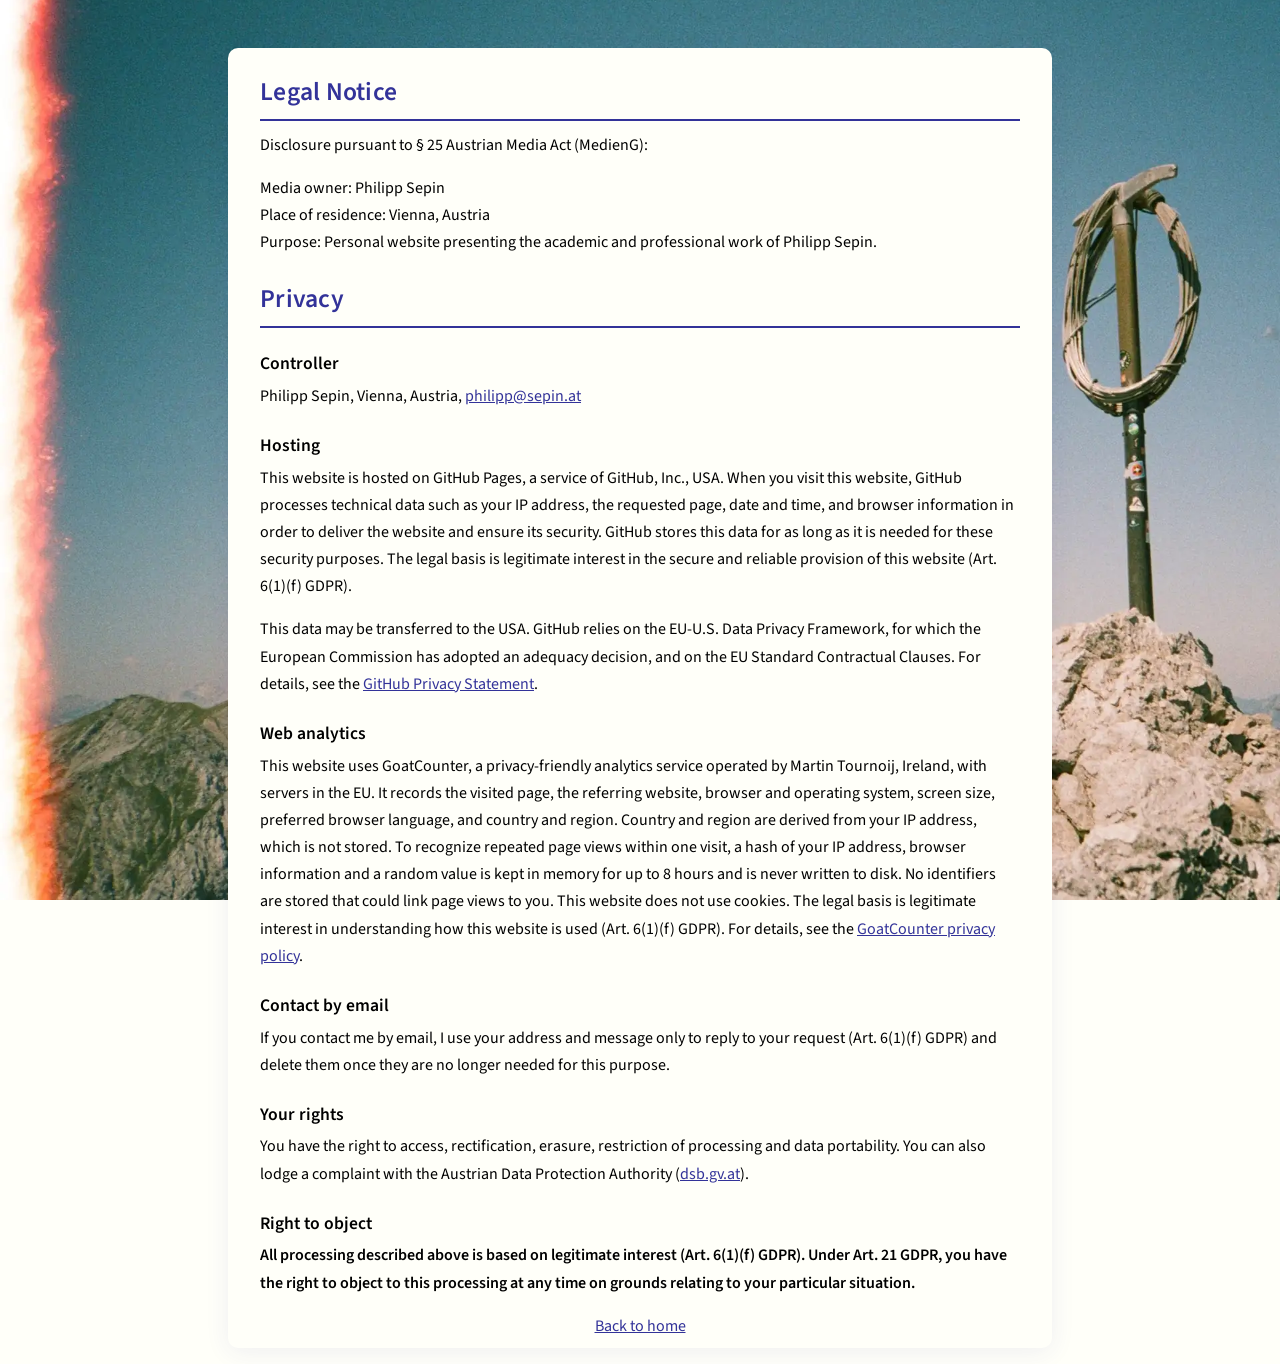
==== legal.html @ 235e3199 "Initial commit" ====
<!DOCTYPE html>
<html lang="en">

<head>
  <meta charset="UTF-8">
  <meta name="viewport" content="width=device-width, initial-scale=1.0">
  <title>Legal Notice &amp; Privacy | Philipp Sepin</title>
  <meta name="robots" content="noindex">
  <link rel="preload" href="assets/fonts/source-sans-3-latin-400-normal.woff2" as="font" type="font/woff2" crossorigin>
  <link rel="preload" href="assets/background.webp" as="image" media="(min-width: 601px)">
  <link rel="preload" href="assets/background-mobile.webp" as="image" media="(max-width: 600px)">
  <link rel="stylesheet" href="style.css">
  <script src="assets/contact.js" defer></script>
  <script data-goatcounter="https://psepin.goatcounter.com/count" async src="assets/goatcounter.js"></script>
  <link rel="icon" type="image/png" sizes="16x16" href="assets/favicon.png">
</head>

<body>
  <main class="legal">
    <section>
      <h1>Legal Notice</h1>
      <p>Disclosure pursuant to § 25 Austrian Media Act (MedienG):</p>
      <p>
        Media owner: Philipp Sepin<br>
        Place of residence: Vienna, Austria<br>
        Purpose: Personal website presenting the academic and professional work of Philipp Sepin.
      </p>
    </section>
    <section>
      <h2>Privacy</h2>
      <h3>Controller</h3>
      <p>Philipp Sepin, Vienna, Austria, <a class="email" data-user="cGhpbGlwcA==" data-domain="c2VwaW4uYXQ="
          data-show="address"></a></p>

      <h3>Hosting</h3>
      <p>
        This website is hosted on GitHub Pages, a service of GitHub, Inc., USA. When you visit this website, GitHub
        processes technical data such as your IP address, the requested page, date and time, and browser information
        in order to deliver the website and ensure its security. GitHub stores this data for as long as it is needed
        for these security purposes. The legal basis is legitimate interest in the secure and reliable provision of
        this website (Art. 6(1)(f) GDPR).
      </p>
      <p>
        This data may be transferred to the USA. GitHub relies on the EU-U.S. Data Privacy Framework, for which the
        European Commission has adopted an adequacy decision, and on the EU Standard Contractual Clauses. For details,
        see the <a href="https://docs.github.com/en/site-policy/privacy-policies/github-general-privacy-statement"
          target="_blank" rel="noopener">GitHub Privacy Statement</a>.
      </p>

      <h3>Web analytics</h3>
      <p>
        This website uses GoatCounter, a privacy-friendly analytics service operated by Martin Tournoij, Ireland,
        with servers in the EU. It records the visited page, the referring website, browser and operating system,
        screen size, preferred browser language, and country and region. Country and region are derived from your IP
        address, which is not stored. To recognize repeated page views within one visit, a hash of your IP address,
        browser information and a random value is kept in memory for up to 8 hours and is never written to disk. No
        identifiers are stored that could link page views to you. This website does not use cookies. The legal basis is
        legitimate interest in understanding how this website is used
        (Art. 6(1)(f) GDPR). For details, see the <a href="https://www.goatcounter.com/privacy" target="_blank"
          rel="noopener">GoatCounter privacy policy</a>.
      </p>

      <h3>Contact by email</h3>
      <p>
        If you contact me by email, I use your address and message only to reply to your request (Art. 6(1)(f)
        GDPR) and delete them once they are no longer needed for this purpose.
      </p>

      <h3>Your rights</h3>
      <p>
        You have the right to access, rectification, erasure, restriction of processing and data portability. You can
        also lodge a complaint with the Austrian Data Protection Authority
        (<a href="https://www.dsb.gv.at" target="_blank" rel="noopener">dsb.gv.at</a>).
      </p>

      <h3>Right to object</h3>
      <p>
        <strong>All processing described above is based on legitimate interest (Art. 6(1)(f) GDPR). Under Art. 21
          GDPR, you have the right to object to this processing at any time on grounds relating to your particular
          situation.</strong>
      </p>
    </section>
    <footer>
      <a href="./">Back to home</a>
    </footer>
  </main>
</body>

</html>
---- style.css ----
@font-face {
  font-family: 'Source Sans 3';
  font-style: normal;
  font-weight: 400;
  font-display: swap;
  src: url('assets/fonts/source-sans-3-latin-400-normal.woff2') format('woff2');
}

@font-face {
  font-family: 'Source Sans 3';
  font-style: normal;
  font-weight: 600;
  font-display: swap;
  src: url('assets/fonts/source-sans-3-latin-600-normal.woff2') format('woff2');
}

:root {
  --accent: rgb(51, 51, 153);
  --background-placeholder: url('[data-uri]');
}

*,
*::before,
*::after {
  box-sizing: border-box;
}

body {
  font-family: 'Source Sans 3', 'Source Sans Pro', 'Segoe UI', 'Open Sans', Arial, sans-serif;
  margin: 0;
  padding: 3em 0 1em 0;
  background-color: #fffff9;
  color: #000;
  line-height: 1.7;
}

body::before {
  content: "";
  position: fixed;
  inset: 0;
  z-index: -1;
  background-image: url('assets/background.webp'), var(--background-placeholder);
  background-position: center 35%;
  background-size: cover;
  background-repeat: no-repeat;
}

a,
a:visited {
  color: var(--accent);
  transition: color 0.2s;
}

a:hover,
a:focus {
  color: #000;
}

main {
  max-width: 824px;
  margin: 0 auto;
  background: #fffff9;
  padding: 0.1em 2em 0.5em 2em;
  border-radius: 10px;
  box-shadow: 0 4px 24px rgba(51, 51, 153, 0.08);
}

section {
  margin-bottom: 0.25em;
}

#intro-section p,
#research {
  font-size: 1.18em;
}

#research ul {
  list-style: none;
  padding-left: 0;
}

li {
  margin-bottom: 1.2em;
}

h1,
h2 {
  color: var(--accent);
  border-bottom: 2px solid var(--accent);
  padding-bottom: 0.2em;
  margin-top: 0.83em;
  margin-bottom: 0.4em;
  font-size: 1.6em;
  font-weight: 600;
  letter-spacing: 0.01em;
}

#intro-section h1 {
  font-size: 2em;
}

.pub-links {
  display: flex;
  flex-wrap: wrap;
  column-gap: 0.8em;
}

.icon {
  display: inline-block;
  height: 1em;
  width: auto;
  vertical-align: -0.125em;
  fill: currentColor;
}

footer {
  text-align: center;
}

.legal h3 {
  font-size: 1.1em;
  font-weight: 600;
  margin: 1.2em 0 0.2em 0;
}

.legal p {
  margin-top: 0.2em;
}

@media (max-width: 600px) {
  main {
    max-width: 98vw;
    padding: 1em;
  }

  h1,
  h2 {
    font-size: 1.4em;
  }

  #intro-section h1 {
    font-size: 1.8em;
  }

  body::before {
    background-image: url('assets/background-mobile.webp'), var(--background-placeholder);
    background-position: center 20%;
  }
}
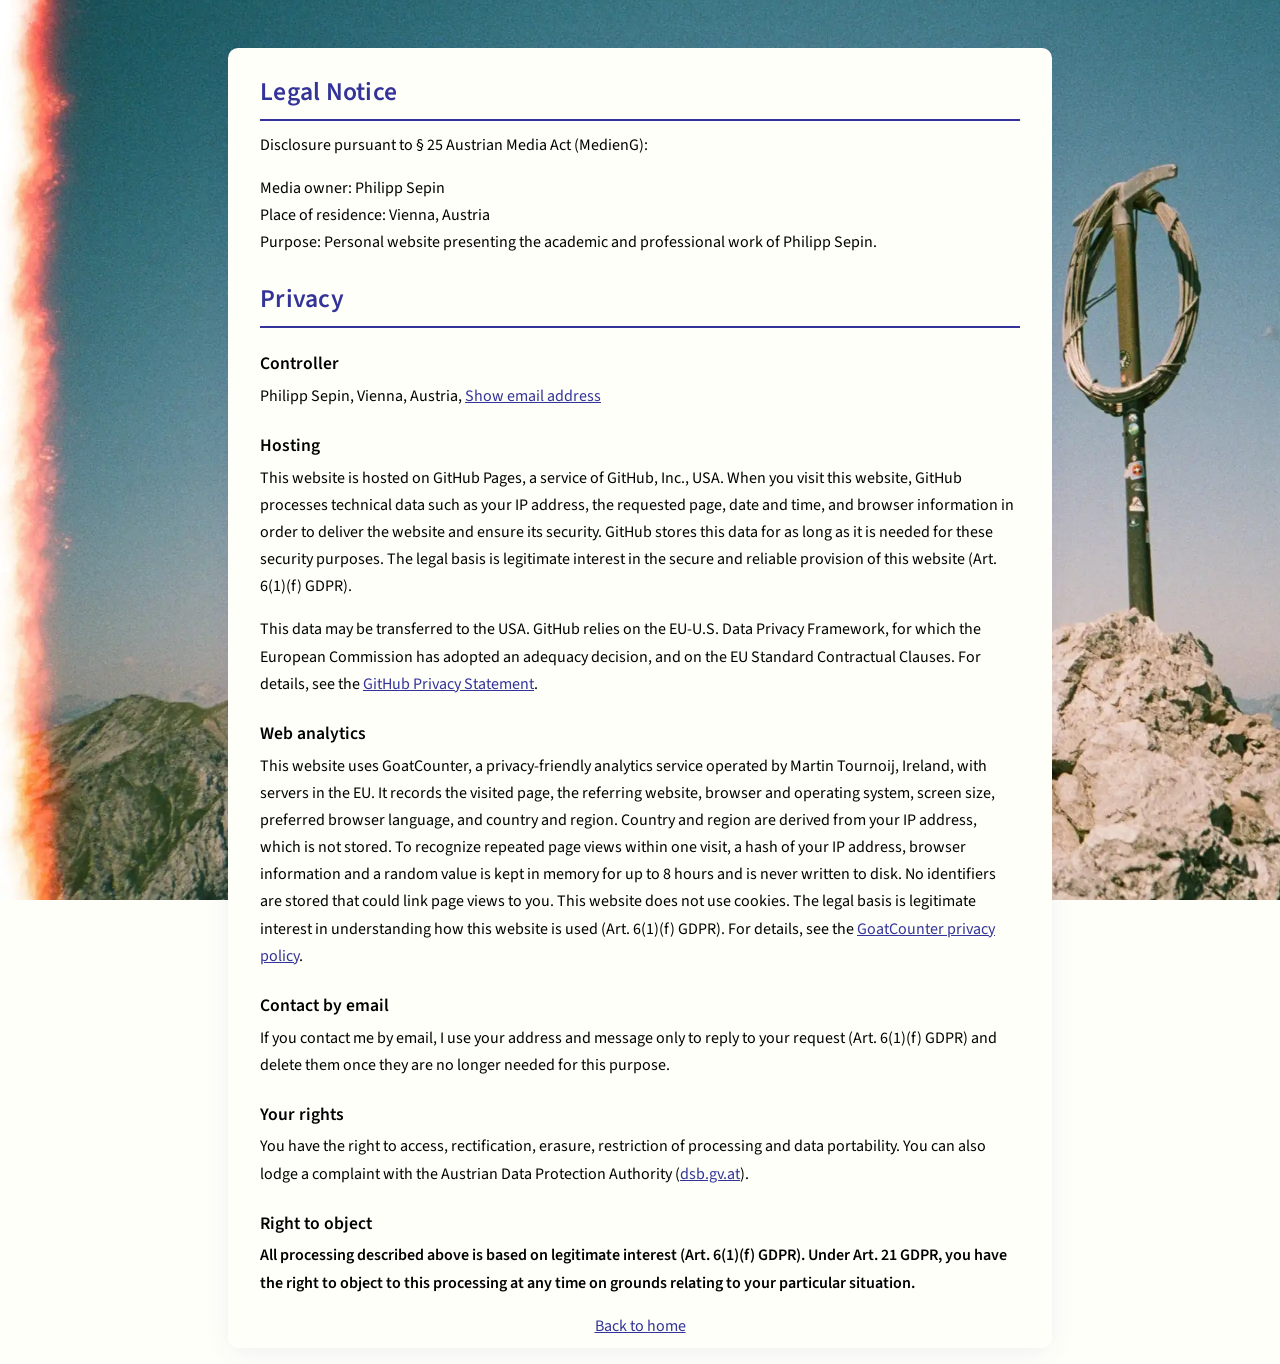
==== commit cac3d421: "Reveal email on click and update research interests" ====
--- a/legal.html
+++ b/legal.html
@@ -29,8 +29,8 @@
     <section>
       <h2>Privacy</h2>
       <h3>Controller</h3>
-      <p>Philipp Sepin, Vienna, Austria, <a class="email" data-user="cGhpbGlwcA==" data-domain="c2VwaW4uYXQ="
-          data-show="address"></a></p>
+      <p>Philipp Sepin, Vienna, Austria, <a class="email" href="#" data-user="cGhpbGlwcA==" data-domain="c2VwaW4uYXQ="
+          data-show="address">Show email address</a></p>
 
       <h3>Hosting</h3>
       <p>
